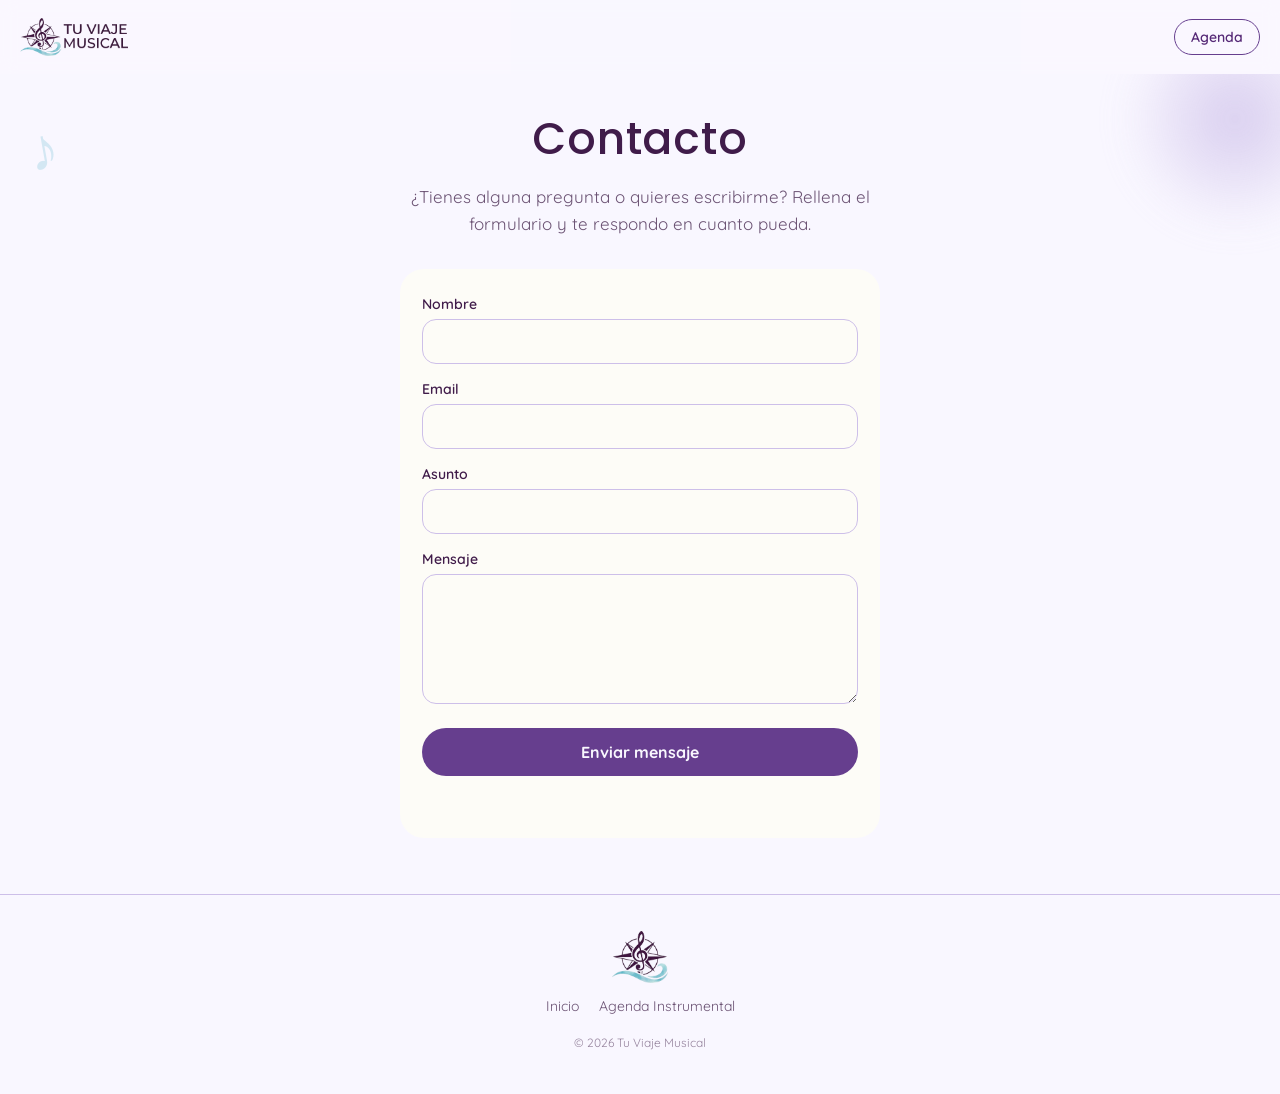
==== contacto.html @ a13b0cda "Create contacto.html" ====
<!DOCTYPE html>
<html lang="es">
<head>
  <meta charset="UTF-8">
  <meta name="viewport" content="width=device-width, initial-scale=1.0">
  <title>Contacto — Tu Viaje Musical</title>
  <meta name="description" content="Contacta con Tu Viaje Musical si tienes alguna pregunta.">

  <link rel="icon" type="image/png" href="assets/images/logo-icono.png">
  <link rel="apple-touch-icon" href="assets/images/logo-icono.png">

  <link rel="preconnect" href="https://fonts.googleapis.com">
  <link rel="preconnect" href="https://fonts.gstatic.com" crossorigin>
  <link href="https://fonts.googleapis.com/css2?family=Poppins:wght@300;400;500;600&family=Quicksand:wght@400;500;600;700&display=swap" rel="stylesheet">

  <link rel="stylesheet" href="css/style.css">
</head>
<body style="display:flex; flex-direction:column; min-height:100vh;">

  <!-- ============ NAV ============ -->
  <nav class="nav">
    <a href="index.html" class="nav__brand">
      <img class="nav__logo-img" src="assets/images/logo-horizontal.png" alt="Tu Viaje Musical">
    </a>
    <a href="producto.html" class="btn btn--outline">Agenda</a>
  </nav>

  <main style="flex:1; position:relative;">
    <section style="padding:40px 24px 56px; position:relative; overflow:hidden;">
      <div class="hero__blob hero__blob--lilac" aria-hidden="true" style="top:-70px; right:-70px; width:230px; height:230px; opacity:0.75;"></div>
      <span class="hero__glyph" aria-hidden="true" style="top:36px; left:28px; font-size:60px; color:var(--aqua); opacity:0.3; transform:rotate(-10deg);">♪</span>

      <div style="position:relative; max-width:480px; margin:0 auto;">
        <h1 class="hero__title" style="text-align:center;">Contacto</h1>
        <p style="font-size:17px; line-height:1.6; color:var(--ink-soft); text-align:center; margin-bottom:32px;">¿Tienes alguna pregunta o quieres escribirme? Rellena el formulario y te respondo en cuanto pueda.</p>

        <!-- EDITAR: si algún día cambias de formulario en Forminit, actualiza
             el ID en js/main.js (busca 'rgi42zi55jg') -->
        <form id="contact-form" class="contact-form" style="background:var(--surface); border-radius:24px; padding:26px 22px;">
          <div>
            <label for="contacto-nombre">Nombre</label>
            <input type="text" id="contacto-nombre" name="fi-sender-fullName" required>
          </div>
          <div>
            <label for="contacto-email">Email</label>
            <input type="email" id="contacto-email" name="fi-sender-email" required>
          </div>
          <div>
            <label for="contacto-asunto">Asunto</label>
            <input type="text" id="contacto-asunto" name="fi-text-asunto">
          </div>
          <div>
            <label for="contacto-mensaje">Mensaje</label>
            <textarea id="contacto-mensaje" name="fi-text-mensaje" rows="5" required></textarea>
          </div>
          <button type="submit" class="btn btn--primary" style="width:100%; margin-top:4px;">Enviar mensaje</button>
          <p id="contact-status" class="contact-form__status" aria-live="polite"></p>
        </form>
      </div>
    </section>
  </main>

  <!-- ============ FOOTER ============ -->
  <footer class="site-footer">
    <img class="site-footer__logo" src="assets/images/logo-icono.png" alt="Tu Viaje Musical">
    <div class="site-footer__links">
      <a href="index.html">Inicio</a>
      <a href="producto.html">Agenda Instrumental</a>
    </div>
    <p class="site-footer__year">© <span id="anio-actual">2026</span> Tu Viaje Musical</p>
  </footer>

  <!-- SDK de Forminit, para que este formulario funcione -->
  <script src="https://forminit.com/sdk/v1/forminit.js"></script>
  <script src="js/main.js"></script>
</body>
</html>
---- css/style.css ----
/* ============================================================
   TU VIAJE MUSICAL — Hoja de estilos
   ============================================================
   Este archivo controla el aspecto de TODO el sitio (colores,
   tipografías, tamaños, espaciados). Está dividido en bloques
   con títulos en mayúsculas para que sea fácil encontrar lo
   que buscas con Ctrl+F.

   Si solo quieres cambiar TEXTOS o FOTOS, no necesitas tocar
   este archivo — ve a index.html o producto.html.

   Si quieres cambiar un COLOR de toda la web, cámbialo una
   sola vez aquí abajo, en ":root", y se actualizará en todas
   partes automáticamente.
   ============================================================ */

/* ---------- 1. VARIABLES DE MARCA (colores, radios) ---------- */
:root {
  /* Colores — tal cual el diseño original de la marca */
  --bg: oklch(98% 0.012 300);          /* fondo general */
  --surface: oklch(99% 0.006 90);      /* fondo de tarjetas */
  --ink: oklch(30% 0.09 318);          /* texto principal */
  --ink-soft: oklch(48% 0.06 318);     /* texto secundario */
  --lilac: oklch(83% 0.06 300);        /* acento lavanda */
  --rose: oklch(85% 0.055 358);        /* acento rosa */
  --gold: oklch(78% 0.1 85);           /* acento mostaza (en desuso, pendiente de retirar cuando se actualice producto.html) */
  --aqua: oklch(78% 0.075 220);        /* acento turquesa, viene del logo */
  --violet: oklch(45% 0.13 305);       /* violeta de marca (botones) */
  --violet-dark: oklch(38% 0.13 308);  /* violeta oscuro (texto sobre crema) */
  --cream: oklch(98% 0.01 300);        /* texto/fondo crema sobre violeta */

  /* Radios reutilizados en toda la web */
  --radius-pill: 99px;
  --radius-card: 26px;
  --radius-img: 20px;

  /* Sombras reutilizadas */
  --shadow-card: 0 20px 50px -30px oklch(30% 0.09 318 / 0.4);
  --shadow-hero-img: 0 24px 50px -28px oklch(30% 0.09 318 / 0.45);

  /* Ancho máximo del contenido (columna central) */
  --content-width: 560px;
}

/* ---------- 2. RESET BÁSICO ---------- */
* {
  box-sizing: border-box;
}
html {
  scroll-behavior: smooth;
}
body {
  margin: 0;
  background: var(--bg);
  color: var(--ink);
  font-family: 'Quicksand', sans-serif;
  overflow-x: hidden;
  min-height: 100vh;
  -webkit-text-size-adjust: 100%;
}
img {
  max-width: 100%;
  display: block;
}
a {
  color: inherit;
  text-decoration: none;
}
a:hover {
  opacity: 0.75;
}
h1, h2, h3 {
  font-family: 'Poppins', sans-serif;
  font-weight: 500;
  margin: 0;
}
p {
  margin: 0;
}
ul {
  margin: 0;
  padding: 0;
  list-style: none;
}
summary::marker {
  color: var(--violet);
}
button {
  font-family: inherit;
}

/* ---------- 3. NAVEGACIÓN (cabecera) ---------- */
.nav {
  display: flex;
  align-items: center;
  justify-content: space-between;
  gap: 12px;
  padding: 18px 20px;
  position: sticky;
  top: 0;
  background: color-mix(in oklch, var(--bg) 88%, transparent);
  backdrop-filter: blur(8px);
  -webkit-backdrop-filter: blur(8px);
  z-index: 10;
}
.nav__brand {
  display: flex;
  align-items: center;
  gap: 10px;
}
.nav__logo {
  width: 34px;
  height: 34px;
  flex-shrink: 0;
  border-radius: 50%;
  display: block;
}
/* Logo real horizontal (nav): sustituye al placeholder circular antiguo.
   Se usa en index.html; producto.html y contacto.html lo adoptarán en su
   próxima actualización. */
.nav__logo-img {
  height: 38px;
  width: auto;
  display: block;
}
.nav__wordmark {
  font-family: 'Poppins', sans-serif;
  font-weight: 500;
  font-size: 16px;
  letter-spacing: 0.06em;
  text-transform: uppercase;
}
/* Agrupa los enlaces de la derecha del menú (Contacto + botón principal)
   para que quepan bien uno junto al otro, también en móvil. */
.nav__actions {
  display: flex;
  align-items: center;
  gap: 14px;
}
/* Enlace de texto discreto del menú (p.ej. "Contacto"), más ligero que
   el botón principal para no competir visualmente con él. */
.nav__link {
  font-family: 'Quicksand', sans-serif;
  font-weight: 600;
  font-size: 14px;
  color: var(--ink-soft);
  white-space: nowrap;
}

/* ---------- 4. BOTONES ---------- */
.btn {
  display: inline-block;
  font-family: 'Quicksand', sans-serif;
  font-weight: 700;
  border-radius: var(--radius-pill);
  border: none;
  cursor: pointer;
  text-align: center;
}
/* Botón principal: fondo violeta, texto crema (CTAs de compra) */
.btn--primary {
  background: var(--violet);
  color: var(--cream);
  font-size: 16px;
  padding: 14px 32px;
}
/* Botón grande, para héroes */
.btn--large {
  font-size: 17px;
  padding: 16px 40px;
}
/* Botón secundario: solo borde, usado en el nav */
.btn--outline {
  background: transparent;
  color: var(--violet-dark);
  border: 1.5px solid var(--violet);
  font-size: 14px;
  font-weight: 600;
  padding: 8px 16px;
}
/* Botón sobre fondo violeta (sección "Comprar") */
.btn--on-violet {
  background: var(--cream);
  color: var(--violet-dark);
  font-size: 16px;
  padding: 15px 36px;
}

/* ---------- 5. SECCIONES / CONTENEDORES ---------- */
section {
  padding: 8px 24px 56px;
  position: relative;
}
.section-title {
  font-size: 24px;
  text-align: center;
  margin: 0 0 24px;
}
.content-wrap {
  max-width: var(--content-width);
  margin: 0 auto;
}
.text-center {
  text-align: center;
}

/* ---------- 6. HERO (Inicio) ---------- */
.hero {
  padding: 56px 24px 64px;
  overflow: hidden;
}
.hero__blob {
  position: absolute;
  border-radius: 50%;
  filter: blur(18px);
  pointer-events: none;
}
.hero__blob--lilac {
  top: -60px;
  right: -80px;
  width: 260px;
  height: 260px;
  background: radial-gradient(circle, var(--lilac), transparent 70%);
  opacity: 0.8;
}
.hero__blob--rose {
  bottom: -40px;
  left: -60px;
  width: 200px;
  height: 200px;
  background: radial-gradient(circle, var(--rose), transparent 70%);
  opacity: 0.7;
}
.hero__glyph {
  position: absolute;
  pointer-events: none;
}
.hero__glyph--note1 { top: 70px; left: 32px; font-size: 60px; color: var(--lilac); opacity: 0.5; transform: rotate(-12deg); }
.hero__glyph--note2 { bottom: 24px; right: 40px; font-size: 72px; color: var(--aqua); opacity: 0.35; transform: rotate(8deg); }

.hero__content {
  position: relative;
  max-width: 520px;
  margin: 0 auto;
  text-align: center;
}
.hero__title {
  font-size: clamp(30px, 7vw, 44px);
  letter-spacing: 0.02em;
  line-height: 1.15;
  margin: 0 0 18px;
}
/* Logo vertical del hero de Inicio: hace de h1 (envuelto en <h1> por
   accesibilidad/SEO), a tamaño fluido con un máximo. */
.hero__logo {
  width: 100%;
  max-width: 230px;
  height: auto;
  margin: 0 auto;
}
.hero__lead {
  font-size: 19px;
  line-height: 1.55;
  color: var(--ink-soft);
}

/* ---------- 7. HERO de producto ---------- */
.product-hero {
  padding: 28px 24px 40px;
  overflow: hidden;
}
.product-hero__sparkle {
  position: absolute;
  top: 20px;
  right: 24px;
  font-size: 24px;
  color: var(--gold);
  opacity: 0.8;
}
.product-hero__img-frame {
  position: relative;
  max-width: 340px;
  margin: 0 auto 24px;
  border-radius: var(--radius-img);
  overflow: hidden;
  box-shadow: var(--shadow-hero-img);
}
.product-hero__body {
  max-width: 480px;
  margin: 0 auto;
  text-align: center;
}
.eyebrow {
  font-weight: 700;
  font-size: 12px;
  letter-spacing: 0.12em;
  text-transform: uppercase;
  color: var(--violet);
  display: block;
  margin-bottom: 10px;
}
.product-hero__title {
  font-size: clamp(28px, 7vw, 38px);
  line-height: 1.15;
  margin: 10px 0 12px;
}
.product-hero__desc {
  font-size: 17px;
  line-height: 1.6;
  color: var(--ink-soft);
  margin: 0 0 24px;
}

/* ---------- 8. TARJETA de producto destacado (Inicio) ---------- */
.card {
  background: var(--surface);
  border-radius: var(--radius-card);
  box-shadow: var(--shadow-card);
}
.featured-card {
  max-width: var(--content-width);
  margin: 0 auto;
  padding: 28px 22px 32px;
}
.featured-card__img {
  border-radius: 18px;
  overflow: hidden;
  margin: 16px 0 20px;
  aspect-ratio: 3 / 4;
  max-width: 260px;
  margin-left: auto;
  margin-right: auto;
}
.featured-card__img img {
  width: 100%;
  height: 100%;
  object-fit: cover;
}
.featured-card__title {
  font-size: 24px;
  margin: 0 0 10px;
  text-align: center;
}
.featured-card__desc {
  font-size: 16px;
  line-height: 1.6;
  color: var(--ink-soft);
  margin: 0 0 22px;
  text-align: center;
}
/* Chips de versión bajo la descripción del producto destacado */
.featured-card__chips {
  display: flex;
  flex-wrap: wrap;
  gap: 8px;
  justify-content: center;
  margin: 0 0 22px;
}
.featured-card__price-note {
  font-size: 14px;
  color: var(--ink-soft);
  margin-top: 12px;
}

/* ---------- 9. CHIPS ("Próximamente" y versión de producto) ---------- */
.chips {
  display: flex;
  flex-wrap: wrap;
  gap: 10px;
  justify-content: center;
  margin-top: 20px;
}
.chip {
  font-size: 13px;
  font-weight: 600;
  color: var(--ink-soft);
  background: var(--surface);
  border: 1px solid var(--lilac);
  padding: 8px 16px;
  border-radius: var(--radius-pill);
}
/* Variante "tag" rellena (chips de versión de la agenda) */
.chip--tag {
  font-size: 12px;
  font-weight: 700;
  letter-spacing: 0.04em;
  color: var(--violet-dark);
  background: oklch(93% 0.035 300);
  border: none;
  padding: 6px 13px;
}

/* ---------- 10. "SOBRE MÍ" ---------- */
.about {
  max-width: var(--content-width);
  margin: 0 auto;
  text-align: center;
}
.about__glyph {
  font-size: 30px;
  color: var(--aqua);
}
.about__title {
  font-size: 22px;
  margin: 14px 0 14px;
}
.about__text {
  font-size: 16px;
  line-height: 1.65;
  color: var(--ink-soft);
}

/* ---------- 11. LISTA "QUÉ INCLUYE" ---------- */
.feature-list {
  max-width: var(--content-width);
  margin: 0 auto;
  display: grid;
  grid-template-columns: 1fr;
  gap: 20px;
}
.feature {
  display: flex;
  gap: 16px;
  align-items: flex-start;
}
.feature__icon {
  flex-shrink: 0;
  width: 44px;
  height: 44px;
  border-radius: 50%;
  background: var(--surface);
  border: 1.5px solid var(--lilac);
  display: flex;
  align-items: center;
  justify-content: center;
}
.feature__icon svg {
  width: 20px;
  height: 20px;
}
.feature__glyph {
  font-size: 20px;
  color: var(--violet);
}
.feature__glyph--gold {
  font-size: 18px;
  color: var(--gold);
}
.feature__title {
  font-size: 16px;
  margin: 6px 0 4px;
}
.feature__desc {
  font-size: 15px;
  line-height: 1.55;
  color: var(--ink-soft);
}

/* ---------- 12. "PARA QUIÉN ES" ---------- */
.who-card {
  max-width: var(--content-width);
  margin: 0 auto;
  padding: 30px 24px;
  text-align: center;
}
.who-card__title {
  font-size: 22px;
  margin: 0 0 12px;
}
.who-card__text {
  font-size: 16px;
  line-height: 1.65;
  color: var(--ink-soft);
}

/* ---------- 13. GALERÍA "POR DENTRO" ---------- */
.gallery {
  display: flex;
  gap: 16px;
  overflow-x: auto;
  padding: 4px 24px 16px;
  scroll-snap-type: x mandatory;
  max-width: 100%;
  /* Scrollbar discreta (Firefox) */
  scrollbar-width: thin;
}
.gallery__item {
  width: 220px;
  height: 290px;
  flex-shrink: 0;
  scroll-snap-align: center;
  border-radius: 18px;
  overflow: hidden;
  background: var(--surface);
}
.gallery__item img {
  width: 100%;
  height: 100%;
  object-fit: cover;
}

/* ---------- 14. SECCIÓN "COMPRAR" ---------- */
.buy-box {
  max-width: 480px;
  margin: 0 auto;
  text-align: center;
  background: var(--violet);
  border-radius: 28px;
  padding: 36px 24px;
  color: var(--cream);
}
.buy-box__label {
  font-weight: 700;
  font-size: 13px;
  letter-spacing: 0.1em;
  text-transform: uppercase;
  opacity: 0.85;
  margin: 0 0 8px;
}
.buy-box__price {
  font-family: 'Poppins', sans-serif;
  font-weight: 500;
  font-size: 32px;
  margin: 0 0 20px;
}
.buy-box__note {
  font-size: 12px;
  opacity: 0.85;
  margin: 14px 0 0;
}

/* ---------- 15. FAQ (acordeón nativo) ---------- */
.faq-list {
  max-width: var(--content-width);
  margin: 0 auto;
  display: flex;
  flex-direction: column;
  gap: 10px;
}
.faq-item {
  background: var(--surface);
  border-radius: 14px;
  padding: 14px 18px;
}
.faq-item summary {
  font-weight: 600;
  font-size: 15px;
  cursor: pointer;
}
.faq-item p {
  font-size: 14px;
  line-height: 1.6;
  color: var(--ink-soft);
  margin: 10px 0 0;
}

/* ---------- 16. FOOTER ---------- */
.site-footer {
  padding: 36px 24px 44px;
  border-top: 1px solid var(--lilac);
  text-align: center;
}
.site-footer__brand {
  font-family: 'Poppins', sans-serif;
  font-weight: 500;
  font-size: 15px;
  letter-spacing: 0.04em;
  margin-bottom: 10px;
}
/* Logo-icono del footer (nuevo diseño): sustituye al nombre de marca en
   texto en las páginas ya migradas (por ahora, index.html). */
.site-footer__logo {
  height: 52px;
  margin: 0 auto 14px;
}
/* Fila de enlaces a las otras páginas del sitio (nuevo diseño de footer) */
.site-footer__links {
  display: flex;
  flex-wrap: wrap;
  gap: 20px;
  justify-content: center;
  font-size: 14px;
  color: var(--ink-soft);
}
.site-footer__line {
  font-size: 14px;
  color: var(--ink-soft);
  margin: 0 0 6px;
}
/* El email ahora es un enlace (mailto), no texto suelto — se destaca un
   poco para que se note que es pulsable. */
.site-footer__contact {
  color: var(--violet-dark);
  font-weight: 600;
}
.site-footer__year {
  font-size: 12px;
  color: var(--ink-soft);
  opacity: 0.7;
  margin-top: 20px;
}

/* ---------- 17. PLACEHOLDER de imagen (para fotos por sustituir) ---------- */
/* Marca con un pequeño borde punteado + etiqueta las imágenes que son
   provisionales, para que sea evidente qué hay que cambiar. Cuando
   sustituyas el archivo de imagen real, este estilo deja de mostrarse
   (solo se aplica a través de la clase .is-placeholder). */
.is-placeholder {
  outline: 1.5px dashed var(--violet);
  outline-offset: -1.5px;
}

/* ---------- 18. AJUSTES PARA PANTALLAS GRANDES ---------- */
/* El diseño original es "mobile-first" (pensado para móvil, que es por
   donde llegará la mayoría del tráfico vía QR). Estos ajustes son
   mínimos, solo para que no se vea todo pegado a los bordes en un
   ordenador — no cambian colores, tipografías ni estilo. */
@media (min-width: 640px) {
  section {
    padding-left: 32px;
    padding-right: 32px;
  }
  .hero, .product-hero {
    padding-left: 32px;
    padding-right: 32px;
  }
}
/* ---------- 19. FORMULARIO DE CONTACTO ---------- */
.contact-form {
  max-width: var(--content-width);
  margin: 0 auto;
  display: flex;
  flex-direction: column;
  gap: 16px;
}
.contact-form label {
  display: block;
  font-family: 'Quicksand', sans-serif;
  font-weight: 600;
  font-size: 14px;
  color: var(--ink);
  margin-bottom: 6px;
}
.contact-form input,
.contact-form textarea {
  width: 100%;
  font-family: 'Quicksand', sans-serif;
  font-size: 15px;
  color: var(--ink);
  background: var(--surface);
  border: 1.5px solid var(--lilac);
  border-radius: 14px;
  padding: 12px 16px;
}
.contact-form input:focus,
.contact-form textarea:focus {
  outline: none;
  border-color: var(--violet);
}
.contact-form textarea {
  min-height: 130px;
  resize: vertical;
}
.contact-form__status {
  text-align: center;
  font-size: 14px;
  color: var(--ink-soft);
  min-height: 20px;
}
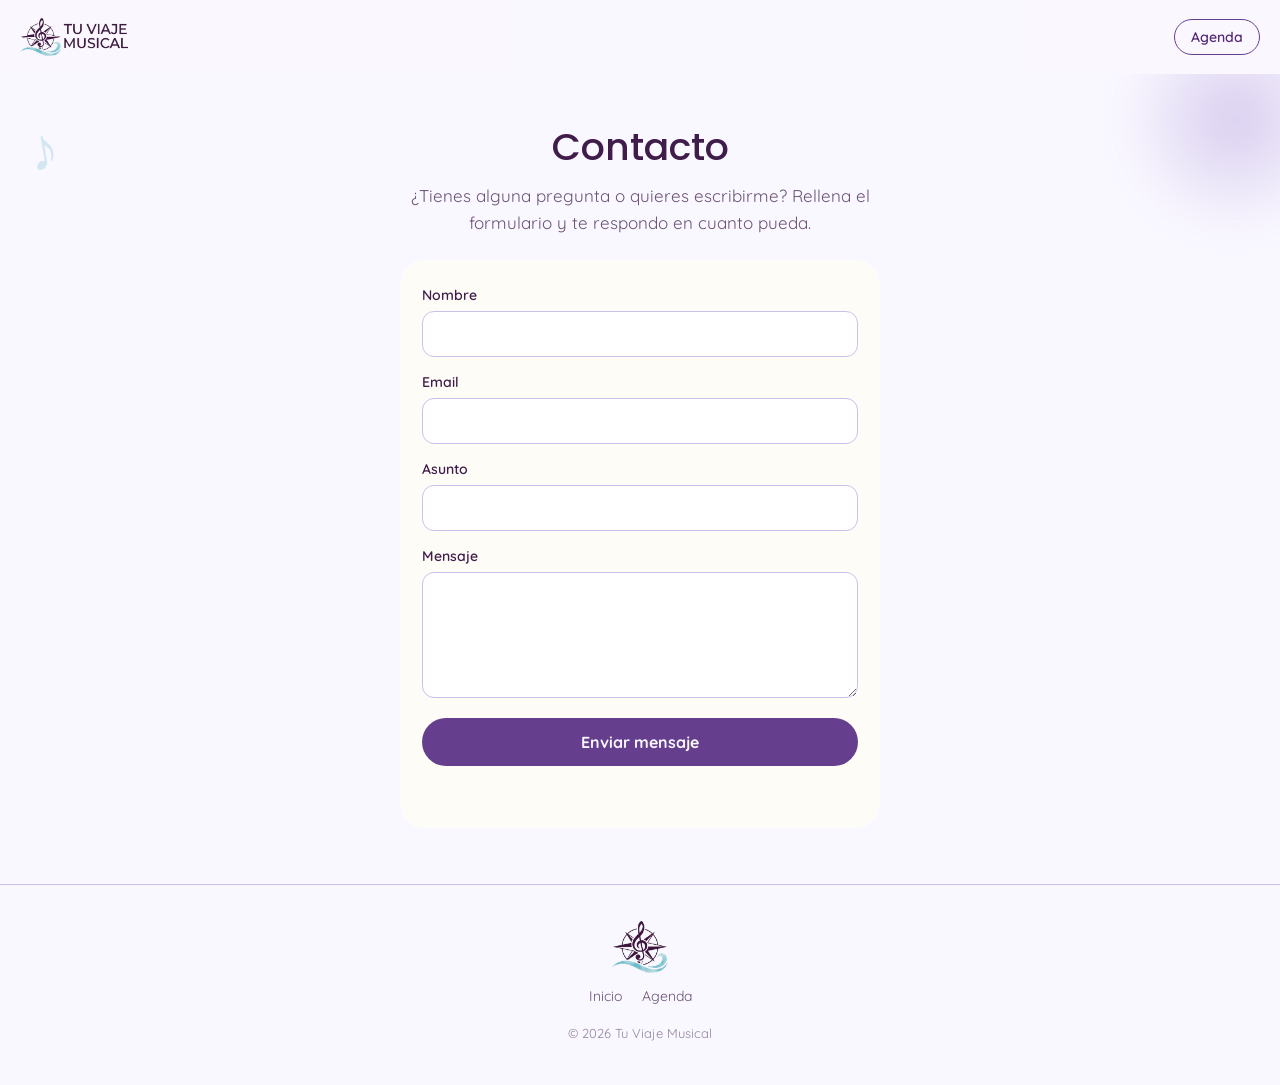
==== commit c666569d: "Rediseño completo del sitio según el handoff de diseño Implementa las 3 páginas (Inicio, Agenda Inst" ====
--- a/contacto.html
+++ b/contacto.html
@@ -4,56 +4,58 @@
   <meta charset="UTF-8">
   <meta name="viewport" content="width=device-width, initial-scale=1.0">
   <title>Contacto — Tu Viaje Musical</title>
-  <meta name="description" content="Contacta con Tu Viaje Musical si tienes alguna pregunta.">
+  <meta name="description" content="¿Tienes alguna pregunta sobre la Agenda Instrumental o quieres escribir a Tu Viaje Musical? Rellena el formulario de contacto.">
 
-  <link rel="icon" type="image/png" href="assets/images/logo-icono.png">
-  <link rel="apple-touch-icon" href="assets/images/logo-icono.png">
-
+  <!-- Tipografías de marca: Poppins (títulos) y Quicksand (texto) -->
   <link rel="preconnect" href="https://fonts.googleapis.com">
   <link rel="preconnect" href="https://fonts.gstatic.com" crossorigin>
   <link href="https://fonts.googleapis.com/css2?family=Poppins:wght@300;400;500;600&family=Quicksand:wght@400;500;600;700&display=swap" rel="stylesheet">
 
   <link rel="stylesheet" href="css/style.css">
 </head>
-<body style="display:flex; flex-direction:column; min-height:100vh;">
+<body class="page--column">
 
   <!-- ============ NAV ============ -->
-  <nav class="nav">
+  <!-- El nav de esta página no es "sticky" (a diferencia de Inicio y
+       Agenda): es la única sección, no hace falta que seas fijo. -->
+  <nav class="nav nav--static">
     <a href="index.html" class="nav__brand">
-      <img class="nav__logo-img" src="assets/images/logo-horizontal.png" alt="Tu Viaje Musical">
+      <img class="nav__logo" src="assets/images/logo-horizontal.png" alt="Tu Viaje Musical">
     </a>
-    <a href="producto.html" class="btn btn--outline">Agenda</a>
+    <div class="nav__actions">
+      <a href="producto.html" class="btn btn--outline">Agenda</a>
+    </div>
   </nav>
 
-  <main style="flex:1; position:relative;">
-    <section style="padding:40px 24px 56px; position:relative; overflow:hidden;">
+  <main>
+    <section style="padding:40px 24px 56px; overflow:hidden;">
+      <span class="hero__glyph" aria-hidden="true" style="top:36px; left:28px; font-size:60px; color:var(--aqua); opacity:0.3; transform:rotate(-10deg);">♪</span>
       <div class="hero__blob hero__blob--lilac" aria-hidden="true" style="top:-70px; right:-70px; width:230px; height:230px; opacity:0.75;"></div>
-      <span class="hero__glyph" aria-hidden="true" style="top:36px; left:28px; font-size:60px; color:var(--aqua); opacity:0.3; transform:rotate(-10deg);">♪</span>
 
       <div style="position:relative; max-width:480px; margin:0 auto;">
-        <h1 class="hero__title" style="text-align:center;">Contacto</h1>
-        <p style="font-size:17px; line-height:1.6; color:var(--ink-soft); text-align:center; margin-bottom:32px;">¿Tienes alguna pregunta o quieres escribirme? Rellena el formulario y te respondo en cuanto pueda.</p>
+        <h1 class="product-hero__title text-center">Contacto</h1>
+        <p class="product-hero__desc text-center">¿Tienes alguna pregunta o quieres escribirme? Rellena el formulario y te respondo en cuanto pueda.</p>
 
         <!-- EDITAR: si algún día cambias de formulario en Forminit, actualiza
              el ID en js/main.js (busca 'rgi42zi55jg') -->
-        <form id="contact-form" class="contact-form" style="background:var(--surface); border-radius:24px; padding:26px 22px;">
-          <div>
-            <label for="contacto-nombre">Nombre</label>
+        <form id="contact-form" class="contact-form">
+          <label for="contacto-nombre">
+            <span>Nombre</span>
             <input type="text" id="contacto-nombre" name="fi-sender-fullName" required>
-          </div>
-          <div>
-            <label for="contacto-email">Email</label>
+          </label>
+          <label for="contacto-email">
+            <span>Email</span>
             <input type="email" id="contacto-email" name="fi-sender-email" required>
-          </div>
-          <div>
-            <label for="contacto-asunto">Asunto</label>
+          </label>
+          <label for="contacto-asunto">
+            <span>Asunto</span>
             <input type="text" id="contacto-asunto" name="fi-text-asunto">
-          </div>
-          <div>
-            <label for="contacto-mensaje">Mensaje</label>
+          </label>
+          <label for="contacto-mensaje">
+            <span>Mensaje</span>
             <textarea id="contacto-mensaje" name="fi-text-mensaje" rows="5" required></textarea>
-          </div>
-          <button type="submit" class="btn btn--primary" style="width:100%; margin-top:4px;">Enviar mensaje</button>
+          </label>
+          <button type="submit" class="btn btn--primary">Enviar mensaje</button>
           <p id="contact-status" class="contact-form__status" aria-live="polite"></p>
         </form>
       </div>
@@ -65,12 +67,12 @@
     <img class="site-footer__logo" src="assets/images/logo-icono.png" alt="Tu Viaje Musical">
     <div class="site-footer__links">
       <a href="index.html">Inicio</a>
-      <a href="producto.html">Agenda Instrumental</a>
+      <a href="producto.html">Agenda</a>
     </div>
     <p class="site-footer__year">© <span id="anio-actual">2026</span> Tu Viaje Musical</p>
   </footer>
 
-  <!-- SDK de Forminit, para que este formulario funcione -->
+  <!-- SDK de Forminit, para que el formulario de contacto funcione -->
   <script src="https://forminit.com/sdk/v1/forminit.js"></script>
   <script src="js/main.js"></script>
 </body>
--- a/css/style.css
+++ b/css/style.css
@@ -7,7 +7,7 @@
    que buscas con Ctrl+F.
 
    Si solo quieres cambiar TEXTOS o FOTOS, no necesitas tocar
-   este archivo — ve a index.html o producto.html.
+   este archivo — ve a index.html, producto.html o contacto.html.
 
    Si quieres cambiar un COLOR de toda la web, cámbialo una
    sola vez aquí abajo, en ":root", y se actualizará en todas
@@ -18,28 +18,40 @@
 :root {
   /* Colores — tal cual el diseño original de la marca */
   --bg: oklch(98% 0.012 300);          /* fondo general */
-  --surface: oklch(99% 0.006 90);      /* fondo de tarjetas */
+  --surface: oklch(99% 0.006 90);      /* fondo de tarjetas (crema, no blanco) */
   --ink: oklch(30% 0.09 318);          /* texto principal */
   --ink-soft: oklch(48% 0.06 318);     /* texto secundario */
-  --lilac: oklch(83% 0.06 300);        /* acento lavanda */
-  --rose: oklch(85% 0.055 358);        /* acento rosa */
-  --gold: oklch(78% 0.1 85);           /* acento mostaza (en desuso, pendiente de retirar cuando se actualice producto.html) */
-  --aqua: oklch(78% 0.075 220);        /* acento turquesa, viene del logo */
-  --violet: oklch(45% 0.13 305);       /* violeta de marca (botones) */
-  --violet-dark: oklch(38% 0.13 308);  /* violeta oscuro (texto sobre crema) */
-  --cream: oklch(98% 0.01 300);        /* texto/fondo crema sobre violeta */
+  --lilac: oklch(83% 0.06 300);        /* acento lavanda: bordes, deco */
+  --rose: oklch(85% 0.055 358);        /* acento rosa: solo deco (Inicio) */
+  --aqua: oklch(78% 0.075 220);        /* acento turquesa: glifos musicales */
+  --violet: oklch(45% 0.13 305);       /* violeta de marca (CTAs, selección) */
+  --violet-dark: oklch(38% 0.13 308);  /* violeta oscuro (texto sobre fondos claros) */
+  --cream: oklch(98% 0.01 300);        /* "blanco" cálido, texto sobre violeta */
+  --card-selected-bg: oklch(96% 0.03 300);
+  --chip-bg: oklch(93% 0.035 300);
+  --tag-bg: oklch(88% 0.05 300);
+  --placeholder: oklch(70% 0.03 318);
+  --input-bg: oklch(100% 0 0);
 
   /* Radios reutilizados en toda la web */
   --radius-pill: 99px;
-  --radius-card: 26px;
-  --radius-img: 20px;
+  --radius-card: 28px;
+  --radius-card-sm: 24px;
+  --radius-sel: 20px;
+  --radius-img: 22px;
+  --radius-img-sm: 18px;
+  --radius-faq: 14px;
+  --radius-input: 12px;
 
   /* Sombras reutilizadas */
   --shadow-card: 0 20px 50px -30px oklch(30% 0.09 318 / 0.4);
   --shadow-hero-img: 0 24px 50px -28px oklch(30% 0.09 318 / 0.45);
-
-  /* Ancho máximo del contenido (columna central) */
+  --shadow-selected: 0 10px 28px -18px oklch(45% 0.13 305 / .6);
+
+  /* Anchos máximos de columna central */
   --content-width: 560px;
+  --content-narrow: 520px;
+  --content-narrower: 480px;
 }
 
 /* ---------- 2. RESET BÁSICO ---------- */
@@ -48,6 +60,11 @@
 }
 html {
   scroll-behavior: smooth;
+}
+@media (prefers-reduced-motion: reduce) {
+  html {
+    scroll-behavior: auto;
+  }
 }
 body {
   margin: 0;
@@ -58,6 +75,15 @@
   min-height: 100vh;
   -webkit-text-size-adjust: 100%;
 }
+/* Body en columna, para que el footer quede al fondo en páginas cortas
+   (se activa con la clase .page--column, ver Contacto) */
+body.page--column {
+  display: flex;
+  flex-direction: column;
+}
+body.page--column main {
+  flex: 1;
+}
 img {
   max-width: 100%;
   display: block;
@@ -82,11 +108,24 @@
   padding: 0;
   list-style: none;
 }
-summary::marker {
+summary::marker,
+summary::-webkit-details-marker {
   color: var(--violet);
 }
 button {
   font-family: inherit;
+}
+
+/* Estado de foco visible con teclado en todos los elementos interactivos
+   (deuda de accesibilidad del prototipo, corregida aquí) */
+a:focus-visible,
+button:focus-visible,
+input:focus-visible,
+textarea:focus-visible,
+summary:focus-visible {
+  outline: 2.5px solid var(--violet);
+  outline-offset: 2px;
+  border-radius: 4px;
 }
 
 /* ---------- 3. NAVEGACIÓN (cabecera) ---------- */
@@ -101,7 +140,11 @@
   background: color-mix(in oklch, var(--bg) 88%, transparent);
   backdrop-filter: blur(8px);
   -webkit-backdrop-filter: blur(8px);
-  z-index: 10;
+  z-index: 20;
+}
+/* Contacto no lleva nav pegajoso (ver spec) */
+.nav--static {
+  position: static;
 }
 .nav__brand {
   display: flex;
@@ -109,33 +152,16 @@
   gap: 10px;
 }
 .nav__logo {
-  width: 34px;
-  height: 34px;
-  flex-shrink: 0;
-  border-radius: 50%;
-  display: block;
-}
-/* Logo real horizontal (nav): sustituye al placeholder circular antiguo.
-   Se usa en index.html; producto.html y contacto.html lo adoptarán en su
-   próxima actualización. */
-.nav__logo-img {
   height: 38px;
   width: auto;
   display: block;
 }
-.nav__wordmark {
-  font-family: 'Poppins', sans-serif;
-  font-weight: 500;
-  font-size: 16px;
-  letter-spacing: 0.06em;
-  text-transform: uppercase;
-}
-/* Agrupa los enlaces de la derecha del menú (Contacto + botón principal)
-   para que quepan bien uno junto al otro, también en móvil. */
+/* Agrupa los enlaces de la derecha del menú para que quepan bien
+   uno junto al otro, también en móvil. */
 .nav__actions {
   display: flex;
   align-items: center;
-  gap: 14px;
+  gap: 16px;
 }
 /* Enlace de texto discreto del menú (p.ej. "Contacto"), más ligero que
    el botón principal para no competir visualmente con él. */
@@ -143,7 +169,7 @@
   font-family: 'Quicksand', sans-serif;
   font-weight: 600;
   font-size: 14px;
-  color: var(--ink-soft);
+  color: var(--violet-dark);
   white-space: nowrap;
 }
 
@@ -178,12 +204,28 @@
   font-weight: 600;
   padding: 8px 16px;
 }
-/* Botón sobre fondo violeta (sección "Comprar") */
+/* Botón sobre fondo violeta (panel de resumen) */
 .btn--on-violet {
+  font-size: 16px;
+  padding: 15px 36px;
+  border: 2px solid var(--cream);
+  transition: background .15s, color .15s;
+}
+.btn--on-violet.is-ready {
   background: var(--cream);
   color: var(--violet-dark);
-  font-size: 16px;
-  padding: 15px 36px;
+}
+.btn--on-violet:not(.is-ready) {
+  background: transparent;
+  color: var(--cream);
+}
+/* Botón de la barra fija inferior */
+.btn--bar {
+  flex-shrink: 0;
+  background: var(--violet);
+  color: var(--cream);
+  font-size: 15px;
+  padding: 12px 26px;
 }
 
 /* ---------- 5. SECCIONES / CONTENEDORES ---------- */
@@ -201,93 +243,6 @@
   margin: 0 auto;
 }
 .text-center {
-  text-align: center;
-}
-
-/* ---------- 6. HERO (Inicio) ---------- */
-.hero {
-  padding: 56px 24px 64px;
-  overflow: hidden;
-}
-.hero__blob {
-  position: absolute;
-  border-radius: 50%;
-  filter: blur(18px);
-  pointer-events: none;
-}
-.hero__blob--lilac {
-  top: -60px;
-  right: -80px;
-  width: 260px;
-  height: 260px;
-  background: radial-gradient(circle, var(--lilac), transparent 70%);
-  opacity: 0.8;
-}
-.hero__blob--rose {
-  bottom: -40px;
-  left: -60px;
-  width: 200px;
-  height: 200px;
-  background: radial-gradient(circle, var(--rose), transparent 70%);
-  opacity: 0.7;
-}
-.hero__glyph {
-  position: absolute;
-  pointer-events: none;
-}
-.hero__glyph--note1 { top: 70px; left: 32px; font-size: 60px; color: var(--lilac); opacity: 0.5; transform: rotate(-12deg); }
-.hero__glyph--note2 { bottom: 24px; right: 40px; font-size: 72px; color: var(--aqua); opacity: 0.35; transform: rotate(8deg); }
-
-.hero__content {
-  position: relative;
-  max-width: 520px;
-  margin: 0 auto;
-  text-align: center;
-}
-.hero__title {
-  font-size: clamp(30px, 7vw, 44px);
-  letter-spacing: 0.02em;
-  line-height: 1.15;
-  margin: 0 0 18px;
-}
-/* Logo vertical del hero de Inicio: hace de h1 (envuelto en <h1> por
-   accesibilidad/SEO), a tamaño fluido con un máximo. */
-.hero__logo {
-  width: 100%;
-  max-width: 230px;
-  height: auto;
-  margin: 0 auto;
-}
-.hero__lead {
-  font-size: 19px;
-  line-height: 1.55;
-  color: var(--ink-soft);
-}
-
-/* ---------- 7. HERO de producto ---------- */
-.product-hero {
-  padding: 28px 24px 40px;
-  overflow: hidden;
-}
-.product-hero__sparkle {
-  position: absolute;
-  top: 20px;
-  right: 24px;
-  font-size: 24px;
-  color: var(--gold);
-  opacity: 0.8;
-}
-.product-hero__img-frame {
-  position: relative;
-  max-width: 340px;
-  margin: 0 auto 24px;
-  border-radius: var(--radius-img);
-  overflow: hidden;
-  box-shadow: var(--shadow-hero-img);
-}
-.product-hero__body {
-  max-width: 480px;
-  margin: 0 auto;
   text-align: center;
 }
 .eyebrow {
@@ -299,37 +254,79 @@
   display: block;
   margin-bottom: 10px;
 }
-.product-hero__title {
-  font-size: clamp(28px, 7vw, 38px);
-  line-height: 1.15;
-  margin: 10px 0 12px;
-}
-.product-hero__desc {
-  font-size: 17px;
-  line-height: 1.6;
-  color: var(--ink-soft);
-  margin: 0 0 24px;
-}
-
-/* ---------- 8. TARJETA de producto destacado (Inicio) ---------- */
+
+/* ---------- 6. HERO (Inicio) ---------- */
+.hero {
+  padding: 56px 24px 64px;
+  overflow: hidden;
+}
+.hero__blob {
+  position: absolute;
+  border-radius: 50%;
+  filter: blur(18px);
+  pointer-events: none;
+}
+.hero__blob--lilac {
+  top: -60px;
+  right: -80px;
+  width: 260px;
+  height: 260px;
+  background: radial-gradient(circle, var(--lilac), transparent 70%);
+  opacity: 0.8;
+}
+.hero__blob--rose {
+  bottom: -40px;
+  left: -60px;
+  width: 200px;
+  height: 200px;
+  background: radial-gradient(circle, var(--rose), transparent 70%);
+  opacity: 0.7;
+}
+.hero__glyph {
+  position: absolute;
+  pointer-events: none;
+}
+.hero__glyph--note1 { top: 70px; left: 32px; font-size: 60px; color: var(--lilac); opacity: 0.5; transform: rotate(-12deg); }
+.hero__glyph--note2 { bottom: 24px; right: 40px; font-size: 72px; color: var(--aqua); opacity: 0.35; transform: rotate(8deg); }
+
+.hero__content {
+  position: relative;
+  max-width: var(--content-narrow);
+  margin: 0 auto;
+  text-align: center;
+}
+.hero__logo {
+  margin: 0 0 22px;
+}
+.hero__logo img {
+  width: 100%;
+  max-width: 230px;
+  height: auto;
+  margin: 0 auto;
+}
+.hero__lead {
+  font-size: 19px;
+  line-height: 1.55;
+  color: var(--ink-soft);
+}
+
+/* ---------- 7. TARJETA de producto destacado (Inicio) ---------- */
 .card {
   background: var(--surface);
   border-radius: var(--radius-card);
-  box-shadow: var(--shadow-card);
 }
 .featured-card {
   max-width: var(--content-width);
   margin: 0 auto;
   padding: 28px 22px 32px;
+  box-shadow: var(--shadow-card);
 }
 .featured-card__img {
-  border-radius: 18px;
+  border-radius: var(--radius-img-sm);
   overflow: hidden;
-  margin: 16px 0 20px;
+  margin: 16px auto 20px;
   aspect-ratio: 3 / 4;
   max-width: 260px;
-  margin-left: auto;
-  margin-right: auto;
 }
 .featured-card__img img {
   width: 100%;
@@ -348,51 +345,43 @@
   margin: 0 0 22px;
   text-align: center;
 }
-/* Chips de versión bajo la descripción del producto destacado */
-.featured-card__chips {
+.featured-card__price {
+  font-size: 14px;
+  color: var(--ink-soft);
+  margin-top: 12px;
+}
+
+/* ---------- 8. CHIPS ---------- */
+.chips {
   display: flex;
   flex-wrap: wrap;
   gap: 8px;
   justify-content: center;
-  margin: 0 0 22px;
-}
-.featured-card__price-note {
-  font-size: 14px;
-  color: var(--ink-soft);
-  margin-top: 12px;
-}
-
-/* ---------- 9. CHIPS ("Próximamente" y versión de producto) ---------- */
-.chips {
-  display: flex;
-  flex-wrap: wrap;
-  gap: 10px;
-  justify-content: center;
-  margin-top: 20px;
-}
+}
+/* Chip "sólido" (versiones, en la tarjeta de producto de Inicio) */
 .chip {
-  font-size: 13px;
-  font-weight: 600;
-  color: var(--ink-soft);
-  background: var(--surface);
-  border: 1px solid var(--lilac);
-  padding: 8px 16px;
-  border-radius: var(--radius-pill);
-}
-/* Variante "tag" rellena (chips de versión de la agenda) */
-.chip--tag {
   font-size: 12px;
   font-weight: 700;
   letter-spacing: 0.04em;
   color: var(--violet-dark);
-  background: oklch(93% 0.035 300);
-  border: none;
+  background: var(--chip-bg);
   padding: 6px 13px;
-}
-
-/* ---------- 10. "SOBRE MÍ" ---------- */
-.about {
-  max-width: var(--content-width);
+  border-radius: var(--radius-pill);
+}
+/* Chip "outline" (sección Próximamente) */
+.chip--outline {
+  font-size: 13px;
+  font-weight: 600;
+  color: var(--ink-soft);
+  background: var(--surface);
+  border: 1px solid var(--lilac);
+  padding: 8px 16px;
+}
+
+/* ---------- 9. "SOBRE MÍ" / "PRÓXIMAMENTE" ---------- */
+.about,
+.upcoming {
+  max-width: var(--content-narrow);
   margin: 0 auto;
   text-align: center;
 }
@@ -401,137 +390,476 @@
   color: var(--aqua);
 }
 .about__title {
-  font-size: 22px;
+  font-size: 24px;
   margin: 14px 0 14px;
 }
-.about__text {
+.about__text,
+.upcoming__text {
   font-size: 16px;
   line-height: 1.65;
   color: var(--ink-soft);
 }
-
-/* ---------- 11. LISTA "QUÉ INCLUYE" ---------- */
-.feature-list {
-  max-width: var(--content-width);
-  margin: 0 auto;
+.upcoming__title {
+  font-size: 24px;
+  margin: 0 0 14px;
+}
+.upcoming__text {
+  line-height: 1.6;
+  margin: 0 0 20px;
+}
+
+/* ---------- 10. FOOTER ---------- */
+.site-footer {
+  padding: 36px 24px 44px;
+  border-top: 1px solid var(--lilac);
+  text-align: center;
+}
+.site-footer__logo {
+  height: 52px;
+  width: auto;
+  margin: 0 auto 14px;
+}
+.site-footer__links {
+  display: flex;
+  gap: 20px;
+  justify-content: center;
+  font-size: 14px;
+  color: var(--ink-soft);
+}
+.site-footer__year {
+  font-size: 13px;
+  color: var(--ink-soft);
+  opacity: 0.7;
+  margin-top: 20px;
+}
+
+/* ---------- 11. HERO de producto (Agenda Instrumental) ---------- */
+.product-hero {
+  padding: 24px 24px 40px;
+  overflow: hidden;
+}
+.product-hero__blob {
+  position: absolute;
+  top: -50px;
+  left: -70px;
+  width: 220px;
+  height: 220px;
+  border-radius: 50%;
+  background: radial-gradient(circle, var(--lilac), transparent 70%);
+  filter: blur(18px);
+  opacity: 0.8;
+  pointer-events: none;
+}
+.product-hero__glyph {
+  position: absolute;
+  top: 20px;
+  right: 28px;
+  font-size: 56px;
+  color: var(--aqua);
+  opacity: 0.35;
+  pointer-events: none;
+}
+.product-hero__img-frame {
+  position: relative;
+  max-width: 320px;
+  margin: 0 auto 24px;
+  border-radius: var(--radius-img);
+  overflow: hidden;
+  box-shadow: var(--shadow-hero-img);
+}
+.product-hero__body {
+  max-width: var(--content-narrower);
+  margin: 0 auto;
+  text-align: center;
+}
+.product-hero__title {
+  font-size: clamp(28px, 7vw, 38px);
+  line-height: 1.2;
+  margin: 10px 0 12px;
+}
+.product-hero__desc {
+  font-size: 17px;
+  line-height: 1.6;
+  color: var(--ink-soft);
+  margin: 0 0 24px;
+  max-width: 100%;
+}
+.product-hero__price {
+  font-size: 14px;
+  color: var(--ink-soft);
+  margin-top: 12px;
+}
+
+/* ---------- 12. "NACE EN EL AULA" (narrativa) ---------- */
+.narrative {
+  padding-top: 16px;
+}
+.narrative__wrap {
+  max-width: var(--content-narrow);
+  margin: 0 auto;
+}
+.narrative__title {
+  font-size: 24px;
+  margin: 0 0 16px;
+  text-align: center;
+}
+.narrative__text {
+  font-size: 16px;
+  line-height: 1.7;
+  color: var(--ink-soft);
+  margin: 0 0 14px;
+  text-align: center;
+}
+.narrative__text:last-child {
+  margin-bottom: 0;
+}
+
+/* ---------- 13. "PRESENTE EN LAS TRES VERSIONES" ---------- */
+.highlights {
+  padding-top: 8px;
+  padding-bottom: 48px;
+}
+.highlights__card {
+  max-width: var(--content-narrow);
+  margin: 0 auto;
+  background: var(--surface);
+  border-radius: var(--radius-card-sm);
+  padding: 28px 24px;
+}
+.highlights__title {
+  font-size: 20px;
+  margin: 0 0 18px;
+  text-align: center;
+}
+.highlights__grid {
   display: grid;
-  grid-template-columns: 1fr;
+  grid-template-columns: repeat(auto-fit, minmax(120px, 1fr));
+  gap: 16px;
+}
+.highlight {
+  text-align: center;
+}
+.highlight__glyph {
+  font-size: 26px;
+  margin-bottom: 8px;
+}
+.highlight__text {
+  font-size: 14px;
+  line-height: 1.45;
+  margin: 0;
+  color: var(--ink-soft);
+}
+.highlight__text strong {
+  color: var(--ink);
+  font-weight: 600;
+}
+
+/* ---------- 14. GALERÍA "POR DENTRO" ---------- */
+.inside {
+  padding-top: 8px;
+  padding-bottom: 40px;
+}
+.inside__wrap {
+  max-width: var(--content-narrow);
+  margin: 0 auto;
+}
+.inside__title {
+  font-size: 24px;
+  margin: 0 0 20px;
+  text-align: center;
+}
+.inside__grid {
+  display: grid;
+  grid-template-columns: repeat(auto-fit, minmax(220px, 1fr));
   gap: 20px;
 }
-.feature {
-  display: flex;
-  gap: 16px;
-  align-items: flex-start;
-}
-.feature__icon {
-  flex-shrink: 0;
-  width: 44px;
-  height: 44px;
+.inside__grid figure {
+  margin: 0;
+}
+.inside__grid img {
+  width: 100%;
+  aspect-ratio: 4 / 3;
+  object-fit: cover;
+  border-radius: var(--radius-sel);
+}
+.inside__grid figcaption {
+  font-size: 13px;
+  line-height: 1.45;
+  color: var(--ink-soft);
+  margin-top: 10px;
+  text-align: center;
+}
+
+/* ---------- 15. PASOS "ELIGE TU VERSIÓN" / "ELIGE DÓNDE IMPRIMIRLA" ---------- */
+.step {
+  padding-top: 24px;
+  padding-bottom: 32px;
+}
+.step + .step {
+  padding-top: 8px;
+}
+.step__wrap {
+  max-width: var(--content-narrow);
+  margin: 0 auto;
+}
+.step__head {
+  display: flex;
+  align-items: center;
+  gap: 10px;
+  margin-bottom: 6px;
+}
+.step__number {
+  width: 26px;
+  height: 26px;
   border-radius: 50%;
-  background: var(--surface);
-  border: 1.5px solid var(--lilac);
+  background: var(--violet);
+  color: var(--cream);
   display: flex;
   align-items: center;
   justify-content: center;
-}
-.feature__icon svg {
+  font-weight: 700;
+  font-size: 14px;
+  flex-shrink: 0;
+}
+.step__title {
+  font-size: 24px;
+  margin: 0;
+}
+.step__intro {
+  font-size: 15px;
+  line-height: 1.55;
+  color: var(--ink-soft);
+  margin: 0 0 20px;
+  padding-left: 36px;
+}
+
+/* Tarjetas seleccionables — estilo compartido entre el paso 1 (versión)
+   y el paso 2 (plataforma). */
+.sel-group {
+  display: flex;
+  flex-direction: column;
+  gap: 12px;
+}
+.sel-group--grid {
+  display: grid;
+  grid-template-columns: repeat(auto-fit, minmax(150px, 1fr));
+  gap: 12px;
+}
+.sel-card {
+  display: block;
+  width: 100%;
+  text-align: left;
+  cursor: pointer;
+  font-family: 'Quicksand', sans-serif;
+  background: var(--surface);
+  border: 2px solid var(--lilac);
+  border-radius: var(--radius-sel);
+  padding: 18px;
+  transition: border-color .15s, background .15s;
+  box-shadow: none;
+}
+.sel-card[aria-checked="true"] {
+  background: var(--card-selected-bg);
+  border-color: var(--violet);
+  box-shadow: var(--shadow-selected);
+}
+.sel-group--grid .sel-card {
+  height: 100%;
+}
+.sel-card__dot {
+  flex-shrink: 0;
   width: 20px;
   height: 20px;
-}
-.feature__glyph {
+  border-radius: 50%;
+  margin-top: 2px;
+  border: 2px solid var(--lilac);
+  background: transparent;
+  transition: border-color .15s, background .15s, box-shadow .15s;
+}
+.sel-card[aria-checked="true"] .sel-card__dot {
+  border-color: var(--violet);
+  background: var(--violet);
+  box-shadow: inset 0 0 0 3px var(--surface);
+}
+.sel-group--grid .sel-card__dot {
+  margin-top: 0;
+}
+
+/* Tarjeta de versión (paso 1) */
+.version-card__row {
+  display: flex;
+  align-items: flex-start;
+  gap: 12px;
+}
+.version-card__body {
+  flex: 1;
+  min-width: 0;
+}
+.version-card__head {
+  display: flex;
+  align-items: center;
+  gap: 8px;
+  flex-wrap: wrap;
+  margin-bottom: 5px;
+}
+.version-card__label {
+  font-family: 'Poppins', sans-serif;
+  font-weight: 500;
+  font-size: 16px;
+  color: var(--ink);
+}
+.version-card__tag {
+  font-size: 11px;
+  font-weight: 700;
+  letter-spacing: 0.05em;
+  text-transform: uppercase;
+  color: var(--violet-dark);
+  background: var(--tag-bg);
+  padding: 3px 9px;
+  border-radius: var(--radius-pill);
+}
+.version-card__who {
+  display: block;
+  font-size: 14px;
+  line-height: 1.5;
+  color: var(--ink-soft);
+  margin: 0 0 8px;
+}
+.version-card__detail {
+  display: block;
+  font-size: 13px;
+  line-height: 1.5;
+  color: var(--ink-soft);
+  opacity: 0.9;
+  margin: 0;
+}
+
+/* Tarjeta de plataforma (paso 2) */
+.platform-card__head {
+  display: flex;
+  align-items: center;
+  gap: 9px;
+  margin-bottom: 14px;
+}
+.platform-card__name {
+  font-family: 'Poppins', sans-serif;
+  font-weight: 500;
+  font-size: 16px;
+  color: var(--ink);
+}
+.platform-card__price {
+  display: block;
+  font-family: 'Poppins', sans-serif;
+  font-weight: 500;
+  font-size: 26px;
+  color: var(--ink);
+  line-height: 1;
+}
+.platform-card__breakdown {
+  display: block;
+  font-size: 12px;
+  color: var(--ink-soft);
+  margin: 4px 0 14px;
+}
+.platform-card__details {
+  display: flex;
+  flex-direction: column;
+  gap: 7px;
+}
+.platform-card__detail {
+  display: flex;
+  gap: 7px;
+  align-items: flex-start;
+}
+.platform-card__detail-glyph {
+  font-size: 13px;
+  line-height: 1.4;
+  opacity: 0.6;
+}
+.platform-card__detail-text {
+  font-size: 13px;
+  line-height: 1.4;
+  color: var(--ink-soft);
+}
+
+/* ---------- 16. PANEL DE RESUMEN ---------- */
+.summary {
+  padding-top: 8px;
+  padding-bottom: 56px;
+}
+.summary__panel {
+  max-width: var(--content-narrow);
+  margin: 0 auto;
+  background: var(--violet);
+  border-radius: var(--radius-card);
+  padding: 30px 24px;
+  color: var(--cream);
+  text-align: center;
+}
+.summary__eyebrow {
+  font-family: 'Quicksand', sans-serif;
+  font-weight: 700;
+  font-size: 12px;
+  letter-spacing: 0.1em;
+  text-transform: uppercase;
+  opacity: 0.8;
+  margin: 0 0 10px;
+}
+.summary__title {
+  font-size: 16px;
+  line-height: 1.5;
+  margin: 0 0 6px;
+  font-weight: 600;
+}
+.summary__sub {
+  font-size: 14px;
+  line-height: 1.5;
+  margin: 0 0 18px;
+  opacity: 0.85;
+}
+.summary__price {
+  font-family: 'Poppins', sans-serif;
+  font-weight: 500;
+  font-size: 34px;
+  margin: 0 0 4px;
+}
+.summary__price-note {
+  font-size: 13px;
+  opacity: 0.8;
+  margin: 0 0 20px;
+}
+.summary__note {
+  font-size: 12px;
+  opacity: 0.75;
+  margin: 14px 0 0;
+  min-height: 1em;
+}
+
+/* ---------- 17. "PARA QUIÉN ES" ---------- */
+.who-card {
+  max-width: var(--content-narrow);
+  margin: 0 auto;
+  padding: 30px 24px;
+}
+.who-card__title {
   font-size: 20px;
-  color: var(--violet);
-}
-.feature__glyph--gold {
-  font-size: 18px;
-  color: var(--gold);
-}
-.feature__title {
-  font-size: 16px;
-  margin: 6px 0 4px;
-}
-.feature__desc {
-  font-size: 15px;
-  line-height: 1.55;
-  color: var(--ink-soft);
-}
-
-/* ---------- 12. "PARA QUIÉN ES" ---------- */
-.who-card {
-  max-width: var(--content-width);
-  margin: 0 auto;
-  padding: 30px 24px;
-  text-align: center;
-}
-.who-card__title {
-  font-size: 22px;
   margin: 0 0 12px;
+  text-align: center;
 }
 .who-card__text {
   font-size: 16px;
   line-height: 1.65;
   color: var(--ink-soft);
-}
-
-/* ---------- 13. GALERÍA "POR DENTRO" ---------- */
-.gallery {
-  display: flex;
-  gap: 16px;
-  overflow-x: auto;
-  padding: 4px 24px 16px;
-  scroll-snap-type: x mandatory;
-  max-width: 100%;
-  /* Scrollbar discreta (Firefox) */
-  scrollbar-width: thin;
-}
-.gallery__item {
-  width: 220px;
-  height: 290px;
-  flex-shrink: 0;
-  scroll-snap-align: center;
-  border-radius: 18px;
-  overflow: hidden;
-  background: var(--surface);
-}
-.gallery__item img {
-  width: 100%;
-  height: 100%;
-  object-fit: cover;
-}
-
-/* ---------- 14. SECCIÓN "COMPRAR" ---------- */
-.buy-box {
-  max-width: 480px;
-  margin: 0 auto;
-  text-align: center;
-  background: var(--violet);
-  border-radius: 28px;
-  padding: 36px 24px;
-  color: var(--cream);
-}
-.buy-box__label {
-  font-weight: 700;
-  font-size: 13px;
-  letter-spacing: 0.1em;
-  text-transform: uppercase;
-  opacity: 0.85;
-  margin: 0 0 8px;
-}
-.buy-box__price {
-  font-family: 'Poppins', sans-serif;
-  font-weight: 500;
-  font-size: 32px;
-  margin: 0 0 20px;
-}
-.buy-box__note {
-  font-size: 12px;
-  opacity: 0.85;
-  margin: 14px 0 0;
-}
-
-/* ---------- 15. FAQ (acordeón nativo) ---------- */
+  margin: 0 0 12px;
+  text-align: left;
+}
+.who-card__text:last-child {
+  margin-bottom: 0;
+}
+
+/* ---------- 18. FAQ (acordeón nativo) ---------- */
 .faq-list {
-  max-width: var(--content-width);
+  max-width: var(--content-narrow);
   margin: 0 auto;
   display: flex;
   flex-direction: column;
@@ -539,7 +867,7 @@
 }
 .faq-item {
   background: var(--surface);
-  border-radius: 14px;
+  border-radius: var(--radius-faq);
   padding: 14px 18px;
 }
 .faq-item summary {
@@ -553,68 +881,123 @@
   color: var(--ink-soft);
   margin: 10px 0 0;
 }
-
-/* ---------- 16. FOOTER ---------- */
-.site-footer {
-  padding: 36px 24px 44px;
+.faq-item strong {
+  font-weight: 600;
+}
+
+/* ---------- 19. BARRA FIJA DE COMPRA ---------- */
+.buy-bar {
+  position: fixed;
+  left: 0;
+  right: 0;
+  bottom: 0;
+  z-index: 30;
+  padding: 12px 20px calc(12px + env(safe-area-inset-bottom));
+  background: color-mix(in oklch, var(--surface) 96%, transparent);
+  backdrop-filter: blur(10px);
+  -webkit-backdrop-filter: blur(10px);
   border-top: 1px solid var(--lilac);
-  text-align: center;
-}
-.site-footer__brand {
+  transform: translateY(110%);
+  transition: transform .25s ease;
+}
+.buy-bar.is-visible {
+  transform: translateY(0);
+}
+.buy-bar__inner {
+  max-width: var(--content-narrow);
+  margin: 0 auto;
+  display: flex;
+  align-items: center;
+  gap: 14px;
+}
+.buy-bar__info {
+  flex: 1;
+  min-width: 0;
+}
+.buy-bar__label {
+  font-size: 13px;
+  color: var(--ink-soft);
+  white-space: nowrap;
+  overflow: hidden;
+  text-overflow: ellipsis;
+}
+.buy-bar__price {
   font-family: 'Poppins', sans-serif;
   font-weight: 500;
-  font-size: 15px;
-  letter-spacing: 0.04em;
-  margin-bottom: 10px;
-}
-/* Logo-icono del footer (nuevo diseño): sustituye al nombre de marca en
-   texto en las páginas ya migradas (por ahora, index.html). */
-.site-footer__logo {
-  height: 52px;
-  margin: 0 auto 14px;
-}
-/* Fila de enlaces a las otras páginas del sitio (nuevo diseño de footer) */
-.site-footer__links {
-  display: flex;
-  flex-wrap: wrap;
-  gap: 20px;
-  justify-content: center;
-  font-size: 14px;
-  color: var(--ink-soft);
-}
-.site-footer__line {
-  font-size: 14px;
-  color: var(--ink-soft);
-  margin: 0 0 6px;
-}
-/* El email ahora es un enlace (mailto), no texto suelto — se destaca un
-   poco para que se note que es pulsable. */
-.site-footer__contact {
-  color: var(--violet-dark);
+  font-size: 19px;
+}
+/* Deja espacio al fondo de la página de producto para que la barra fija
+   no tape el final del contenido cuando está visible. */
+.has-buy-bar {
+  padding-bottom: 80px;
+}
+
+/* ---------- 20. FORMULARIO DE CONTACTO ---------- */
+.contact-form {
+  max-width: var(--content-width);
+  margin: 0 auto;
+  display: flex;
+  flex-direction: column;
+  gap: 16px;
+  background: var(--surface);
+  border-radius: var(--radius-card-sm);
+  padding: 26px 22px;
+}
+.contact-form label {
+  display: flex;
+  flex-direction: column;
+  gap: 7px;
+}
+.contact-form label span {
+  font-size: 14px;
   font-weight: 600;
 }
-.site-footer__year {
-  font-size: 12px;
-  color: var(--ink-soft);
-  opacity: 0.7;
-  margin-top: 20px;
-}
-
-/* ---------- 17. PLACEHOLDER de imagen (para fotos por sustituir) ---------- */
-/* Marca con un pequeño borde punteado + etiqueta las imágenes que son
-   provisionales, para que sea evidente qué hay que cambiar. Cuando
-   sustituyas el archivo de imagen real, este estilo deja de mostrarse
-   (solo se aplica a través de la clase .is-placeholder). */
-.is-placeholder {
-  outline: 1.5px dashed var(--violet);
-  outline-offset: -1.5px;
-}
-
-/* ---------- 18. AJUSTES PARA PANTALLAS GRANDES ---------- */
+.contact-form input,
+.contact-form textarea {
+  width: 100%;
+  font-family: 'Quicksand', sans-serif;
+  font-size: 16px;
+  color: var(--ink);
+  background: var(--input-bg);
+  border: 1.5px solid var(--lilac);
+  border-radius: var(--radius-input);
+  padding: 12px 14px;
+}
+.contact-form input:focus,
+.contact-form textarea:focus {
+  outline: none;
+  border-color: var(--violet);
+}
+.contact-form ::placeholder {
+  color: var(--placeholder);
+}
+.contact-form textarea {
+  resize: vertical;
+}
+.contact-form button[type="submit"] {
+  width: 100%;
+  margin-top: 4px;
+}
+.contact-form__status {
+  text-align: center;
+  font-size: 14px;
+  line-height: 1.5;
+  color: var(--ink-soft);
+  min-height: 20px;
+  margin: 0;
+}
+/* Mensaje de éxito tras enviar — según el diseño, en violeta y en negrita */
+.contact-form__status.is-success {
+  color: var(--violet);
+  font-weight: 600;
+}
+
+/* ---------- 21. AJUSTES PARA PANTALLAS GRANDES ---------- */
 /* El diseño original es "mobile-first" (pensado para móvil, que es por
    donde llegará la mayoría del tráfico vía QR). Estos ajustes son
    mínimos, solo para que no se vea todo pegado a los bordes en un
-   ordenador — no cambian colores, tipografías ni estilo. */
+   ordenador — no cambian colores, tipografías ni estilo ni ensanchan
+   el contenido a un layout de escritorio. */
 @media (min-width: 640px) {
   section {
     padding-left: 32px;
@@ -625,45 +1008,3 @@
     padding-right: 32px;
   }
 }
-/* ---------- 19. FORMULARIO DE CONTACTO ---------- */
-.contact-form {
-  max-width: var(--content-width);
-  margin: 0 auto;
-  display: flex;
-  flex-direction: column;
-  gap: 16px;
-}
-.contact-form label {
-  display: block;
-  font-family: 'Quicksand', sans-serif;
-  font-weight: 600;
-  font-size: 14px;
-  color: var(--ink);
-  margin-bottom: 6px;
-}
-.contact-form input,
-.contact-form textarea {
-  width: 100%;
-  font-family: 'Quicksand', sans-serif;
-  font-size: 15px;
-  color: var(--ink);
-  background: var(--surface);
-  border: 1.5px solid var(--lilac);
-  border-radius: 14px;
-  padding: 12px 16px;
-}
-.contact-form input:focus,
-.contact-form textarea:focus {
-  outline: none;
-  border-color: var(--violet);
-}
-.contact-form textarea {
-  min-height: 130px;
-  resize: vertical;
-}
-.contact-form__status {
-  text-align: center;
-  font-size: 14px;
-  color: var(--ink-soft);
-  min-height: 20px;
-}
